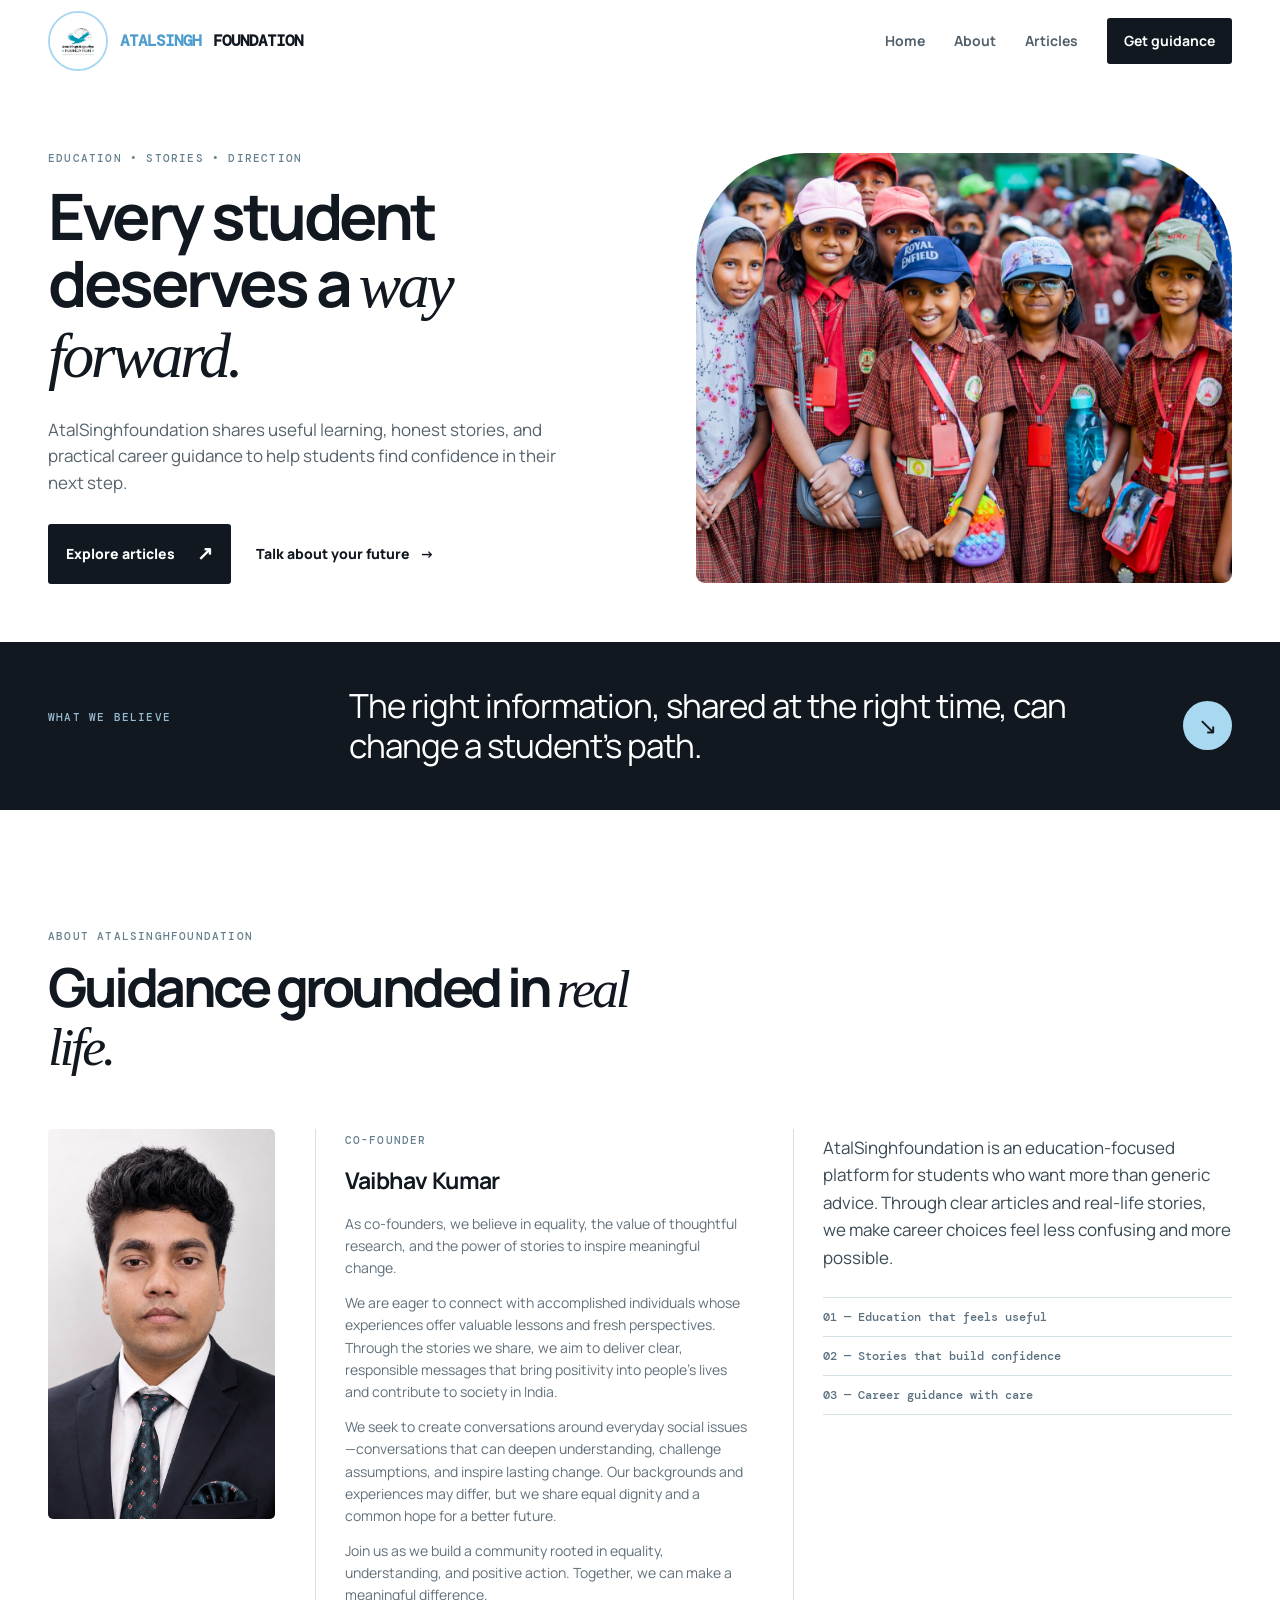
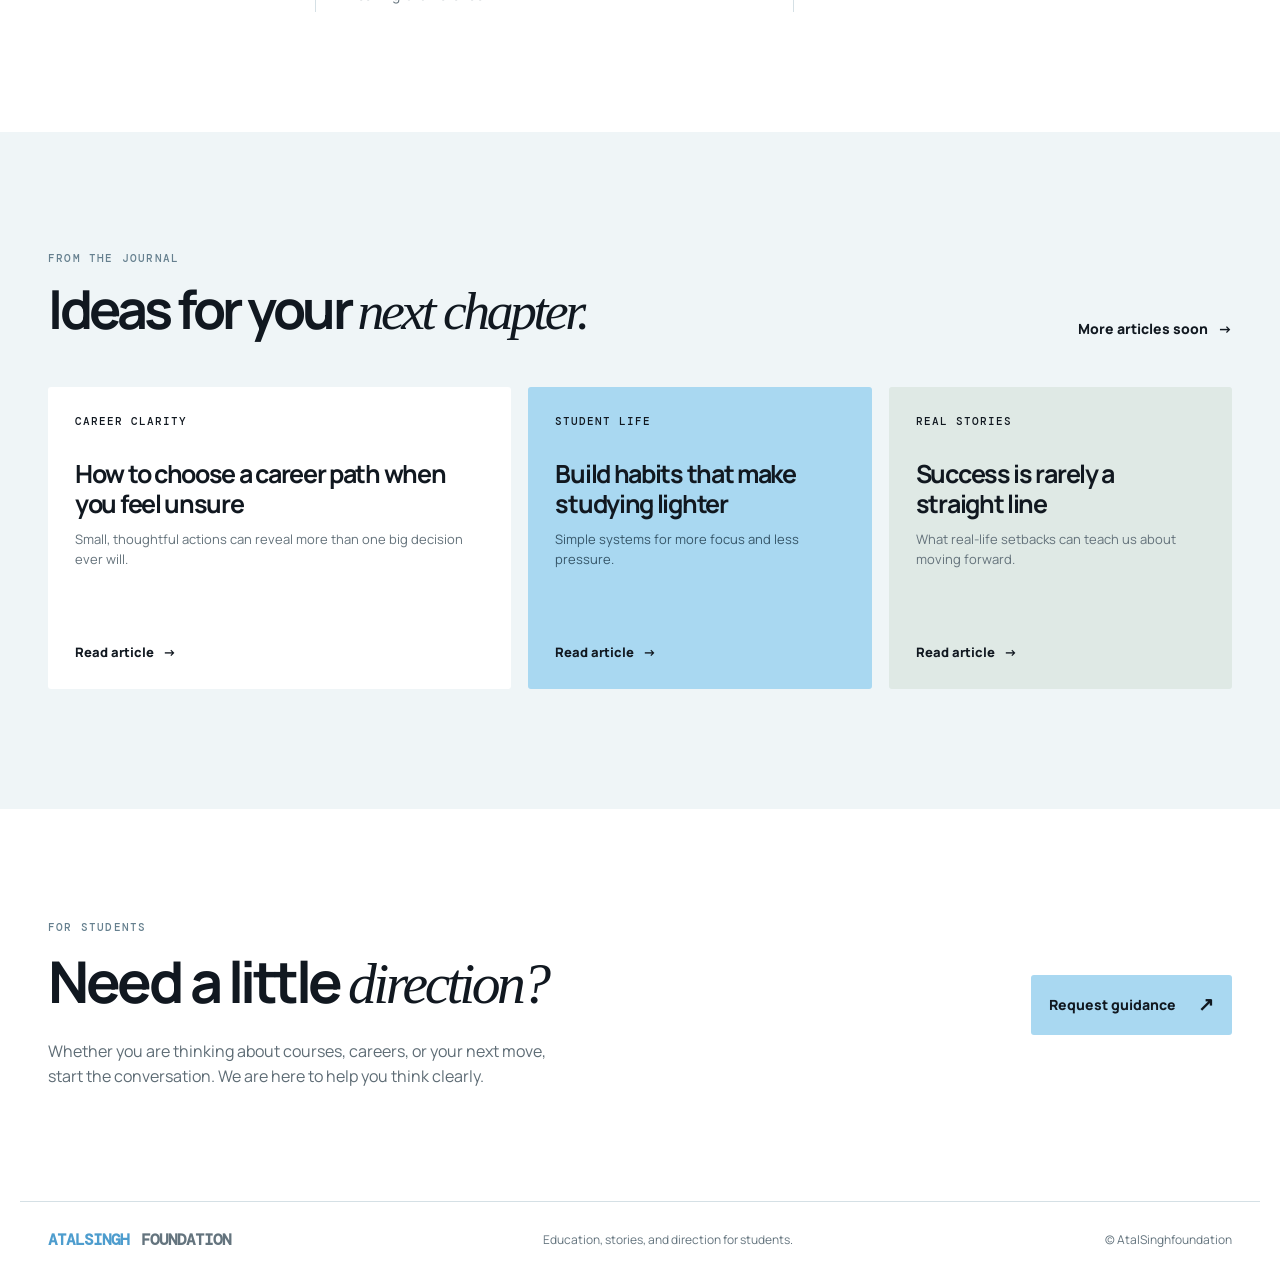
==== index.html @ 4731324b "Link navigation to About page" ====
<!doctype html>
<html lang="en">
  <head>
    <meta charset="UTF-8" />
    <meta name="viewport" content="width=device-width, initial-scale=1.0" />
    <meta name="description" content="AtalSinghfoundation shares education, career guidance, and real-life stories that help students move forward." />
    <title>AtalSinghfoundation | Learn. Grow. Move Forward.</title>
    <link rel="preconnect" href="https://fonts.googleapis.com" />
    <link rel="preconnect" href="https://fonts.gstatic.com" crossorigin />
    <link href="https://fonts.googleapis.com/css2?family=DM+Mono:wght@400;500&family=Manrope:wght@400;500;600;700;800&display=swap" rel="stylesheet" />
    <link rel="stylesheet" href="styles.css?v=balanced-20261011" />
  </head>
  <body>
    <header class="site-header">
      <a class="brand" href="#home" aria-label="AtalSinghfoundation home"><img class="brand-logo" src="foundation-logo.png" alt="Atal Singh Rajpuriya Foundation logo" /><span>ATALSINGH</span> FOUNDATION</a>
      <button class="menu-button" aria-label="Open menu" aria-expanded="false">Menu</button>
      <nav aria-label="Primary navigation">
        <a href="#home">Home</a><a href="about.html">About</a><a href="#articles">Articles</a><a class="nav-cta" href="#contact">Get guidance</a>
      </nav>
    </header>

    <main>
      <section class="hero" id="home">
        <div class="hero-copy">
          <p class="eyebrow">Education • Stories • Direction</p>
          <h1>Every student deserves a <em>way forward.</em></h1>
          <p class="hero-text">AtalSinghfoundation shares useful learning, honest stories, and practical career guidance to help students find confidence in their next step.</p>
          <div class="hero-actions"><a class="button button-dark" href="#articles">Explore articles <span>↗</span></a><a class="text-link" href="#contact">Talk about your future <span>→</span></a></div>
        </div>
        <div class="hero-art hero-photo" role="img" aria-label="School students together outdoors"><img src="[data-uri]" alt="A group of school students together outdoors" style="display:block;width:100%;height:100%;object-fit:cover" /></div>
      </section>

      <section class="mission strip">
        <p class="eyebrow">What we believe</p>
        <p class="statement">The right information, shared at the right time, can change a student’s path.</p>
        <a class="round-link" href="#about" aria-label="Read about AtalSinghfoundation">↘</a>
      </section>

      <section class="about-section" id="about">
        <div class="section-heading"><p class="eyebrow">About AtalSinghfoundation</p><h2>Guidance grounded in <em>real life.</em></h2></div>
        <div class="about-grid">
          <div class="founder-card"><img src="[data-uri]" alt="Vaibhav Kumar, founder of AtalSinghfoundation" /><div><p class="eyebrow">Co-founder</p><h3>Vaibhav Kumar</h3><p>As co-founders, we believe in equality, the value of thoughtful research, and the power of stories to inspire meaningful change.</p><p>We are eager to connect with accomplished individuals whose experiences offer valuable lessons and fresh perspectives. Through the stories we share, we aim to deliver clear, responsible messages that bring positivity into people’s lives and contribute to society in India.</p><p>We seek to create conversations around everyday social issues—conversations that can deepen understanding, challenge assumptions, and inspire lasting change. Our backgrounds and experiences may differ, but we share equal dignity and a common hope for a better future.</p><p>Join us as we build a community rooted in equality, understanding, and positive action. Together, we can make a meaningful difference.</p></div></div>
          <div class="about-copy"><p>AtalSinghfoundation is an education-focused platform for students who want more than generic advice. Through clear articles and real-life stories, we make career choices feel less confusing and more possible.</p><div class="focus-list"><span>01 — Education that feels useful</span><span>02 — Stories that build confidence</span><span>03 — Career guidance with care</span></div></div>
        </div>
      </section>

      <section class="articles-section" id="articles">
        <div class="section-heading section-heading-row"><div><p class="eyebrow">From the journal</p><h2>Ideas for your <em>next chapter.</em></h2></div><a class="text-link" href="#contact">More articles soon <span>→</span></a></div>
        <div class="article-grid">
          <article class="article-card featured"><p class="tag">Career clarity</p><h3>How to choose a career path when you feel unsure</h3><p>Small, thoughtful actions can reveal more than one big decision ever will.</p><a href="#contact">Read article <span>→</span></a></article>
          <article class="article-card blue"><p class="tag">Student life</p><h3>Build habits that make studying lighter</h3><p>Simple systems for more focus and less pressure.</p><a href="#contact">Read article <span>→</span></a></article>
          <article class="article-card light"><p class="tag">Real stories</p><h3>Success is rarely a straight line</h3><p>What real-life setbacks can teach us about moving forward.</p><a href="#contact">Read article <span>→</span></a></article>
        </div>
      </section>

      <section class="guidance" id="contact">
        <div><p class="eyebrow">For students</p><h2>Need a little <em>direction?</em></h2><p>Whether you are thinking about courses, careers, or your next move, start the conversation. We are here to help you think clearly.</p></div>
        <a class="button button-light" href="mailto:vaibhavkumar.myofficialmail@gmail.com?subject=Career%20Guidance%20Request">Request guidance <span>↗</span></a>
      </section>
    </main>
    <footer><a class="brand" href="#home"><span>ATALSINGH</span> FOUNDATION</a><p>Education, stories, and direction for students.</p><p>© <span id="year"></span> AtalSinghfoundation</p></footer>
    <script src="script.js"></script>
  </body>
</html>
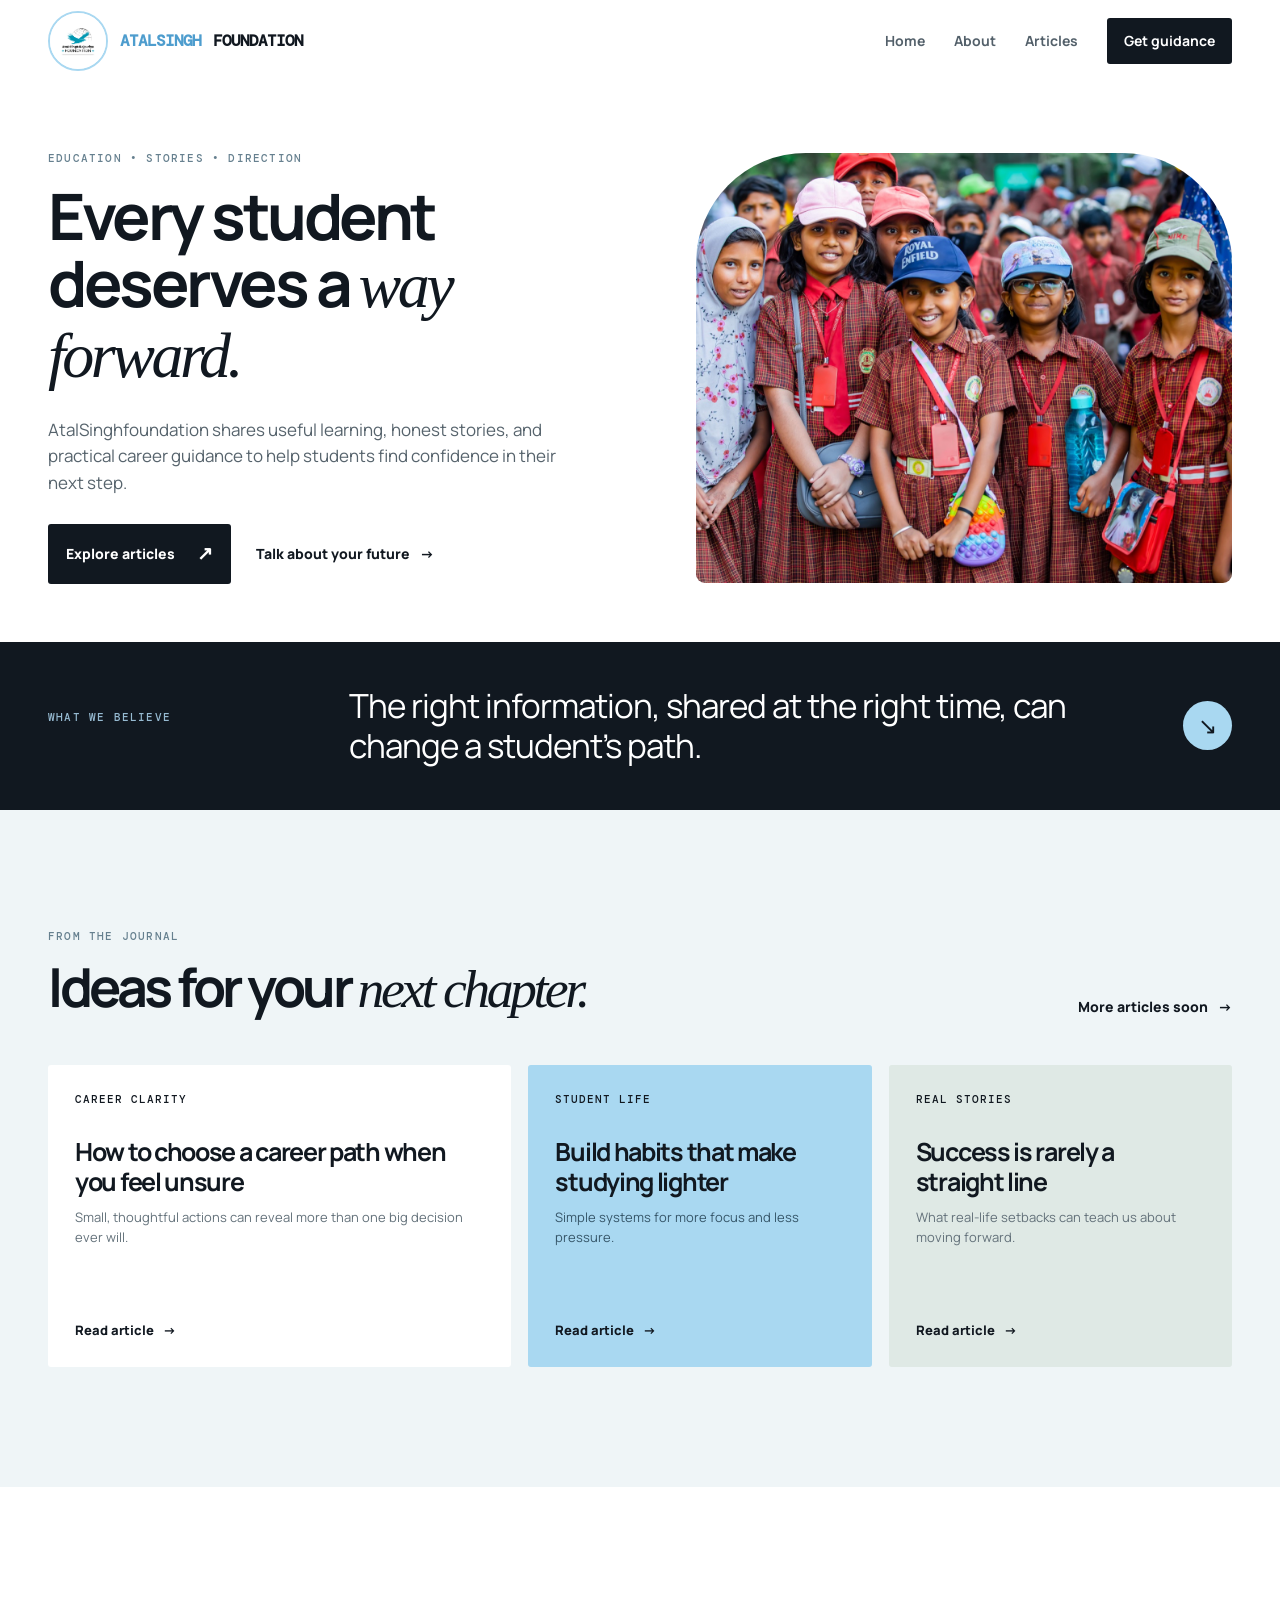
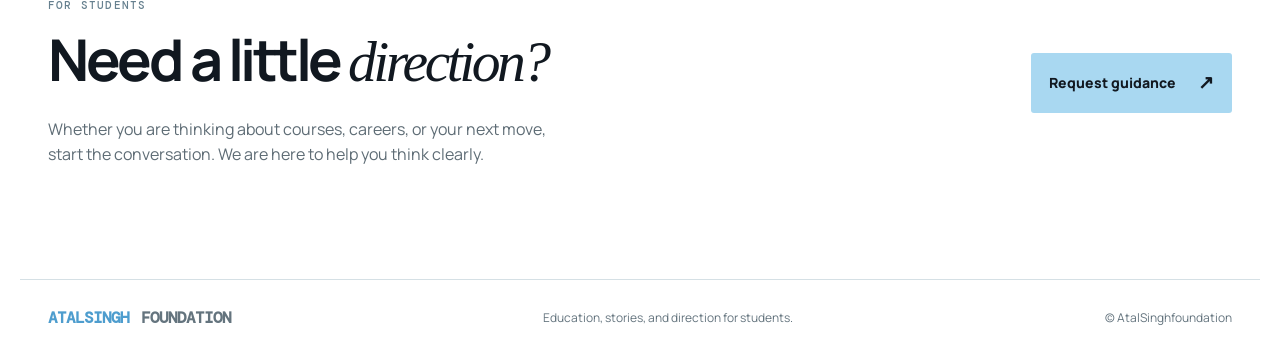
==== commit e585f070: "Move co-founder section to About page" ====
--- a/index.html
+++ b/index.html
@@ -33,15 +33,7 @@
       <section class="mission strip">
         <p class="eyebrow">What we believe</p>
         <p class="statement">The right information, shared at the right time, can change a student’s path.</p>
-        <a class="round-link" href="#about" aria-label="Read about AtalSinghfoundation">↘</a>
-      </section>
-
-      <section class="about-section" id="about">
-        <div class="section-heading"><p class="eyebrow">About AtalSinghfoundation</p><h2>Guidance grounded in <em>real life.</em></h2></div>
-        <div class="about-grid">
-          <div class="founder-card"><img src="[data-uri]" alt="Vaibhav Kumar, founder of AtalSinghfoundation" /><div><p class="eyebrow">Co-founder</p><h3>Vaibhav Kumar</h3><p>As co-founders, we believe in equality, the value of thoughtful research, and the power of stories to inspire meaningful change.</p><p>We are eager to connect with accomplished individuals whose experiences offer valuable lessons and fresh perspectives. Through the stories we share, we aim to deliver clear, responsible messages that bring positivity into people’s lives and contribute to society in India.</p><p>We seek to create conversations around everyday social issues—conversations that can deepen understanding, challenge assumptions, and inspire lasting change. Our backgrounds and experiences may differ, but we share equal dignity and a common hope for a better future.</p><p>Join us as we build a community rooted in equality, understanding, and positive action. Together, we can make a meaningful difference.</p></div></div>
-          <div class="about-copy"><p>AtalSinghfoundation is an education-focused platform for students who want more than generic advice. Through clear articles and real-life stories, we make career choices feel less confusing and more possible.</p><div class="focus-list"><span>01 — Education that feels useful</span><span>02 — Stories that build confidence</span><span>03 — Career guidance with care</span></div></div>
-        </div>
+        <a class="round-link" href="about.html" aria-label="Read about AtalSinghfoundation">↘</a>
       </section>
 
       <section class="articles-section" id="articles">
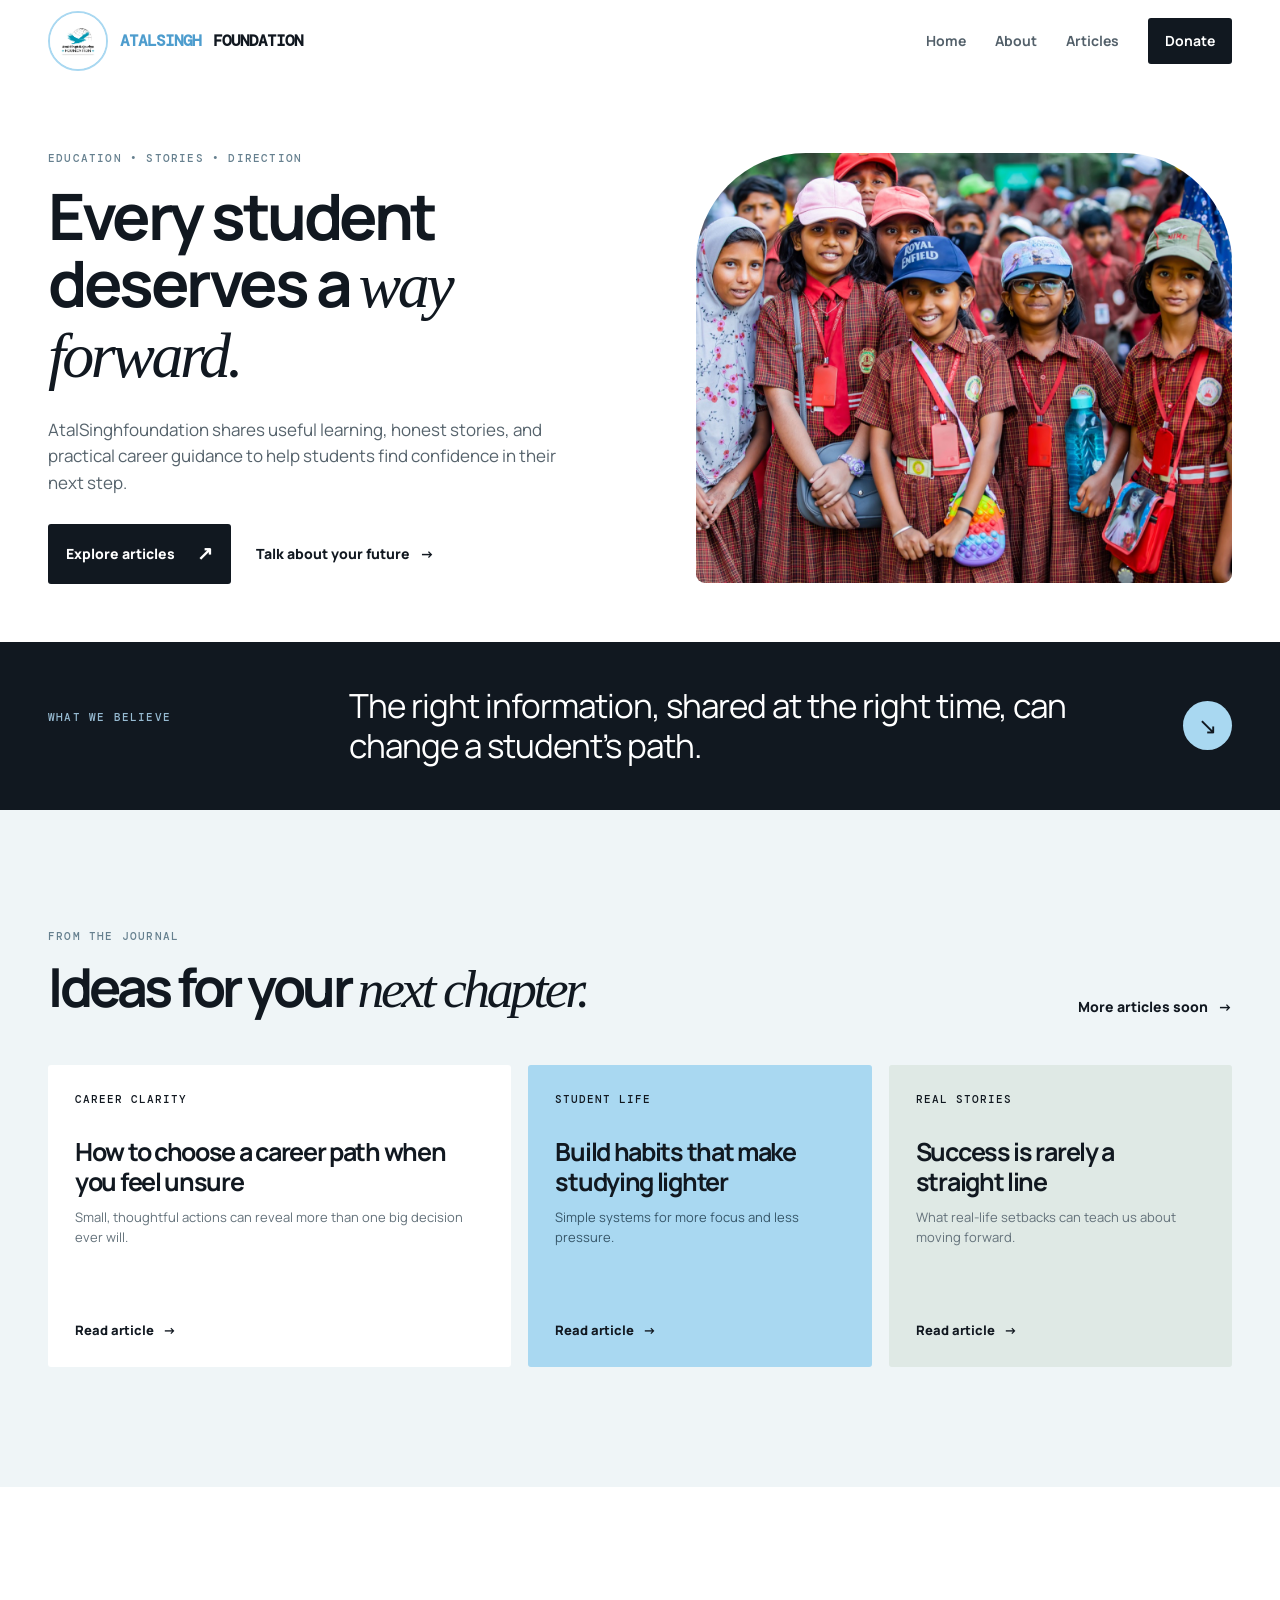
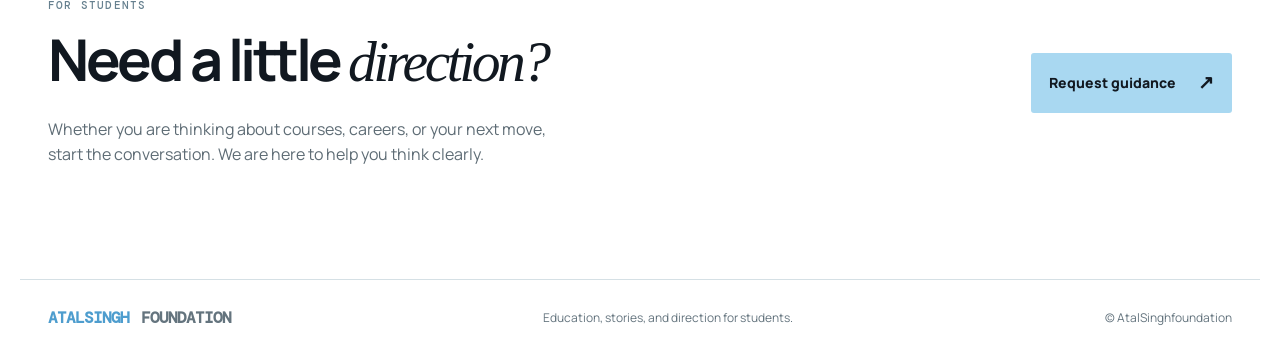
==== commit d9b01863: "Rename guidance button to Donate" ====
--- a/index.html
+++ b/index.html
@@ -15,7 +15,7 @@
       <a class="brand" href="#home" aria-label="AtalSinghfoundation home"><img class="brand-logo" src="foundation-logo.png" alt="Atal Singh Rajpuriya Foundation logo" /><span>ATALSINGH</span> FOUNDATION</a>
       <button class="menu-button" aria-label="Open menu" aria-expanded="false">Menu</button>
       <nav aria-label="Primary navigation">
-        <a href="#home">Home</a><a href="about.html">About</a><a href="#articles">Articles</a><a class="nav-cta" href="#contact">Get guidance</a>
+        <a href="#home">Home</a><a href="about.html">About</a><a href="#articles">Articles</a><a class="nav-cta" href="#contact">Donate</a>
       </nav>
     </header>
 
@@ -47,7 +47,7 @@
 
       <section class="guidance" id="contact">
         <div><p class="eyebrow">For students</p><h2>Need a little <em>direction?</em></h2><p>Whether you are thinking about courses, careers, or your next move, start the conversation. We are here to help you think clearly.</p></div>
-        <a class="button button-light" href="mailto:vaibhavkumar.myofficialmail@gmail.com?subject=Career%20Guidance%20Request">Request guidance <span>↗</span></a>
+        <a class="button button-light" href="mailto:connect@atalsinghfoundation.com?subject=Career%20Guidance%20Request">Request guidance <span>↗</span></a>
       </section>
     </main>
     <footer><a class="brand" href="#home"><span>ATALSINGH</span> FOUNDATION</a><p>Education, stories, and direction for students.</p><p>© <span id="year"></span> AtalSinghfoundation</p></footer>
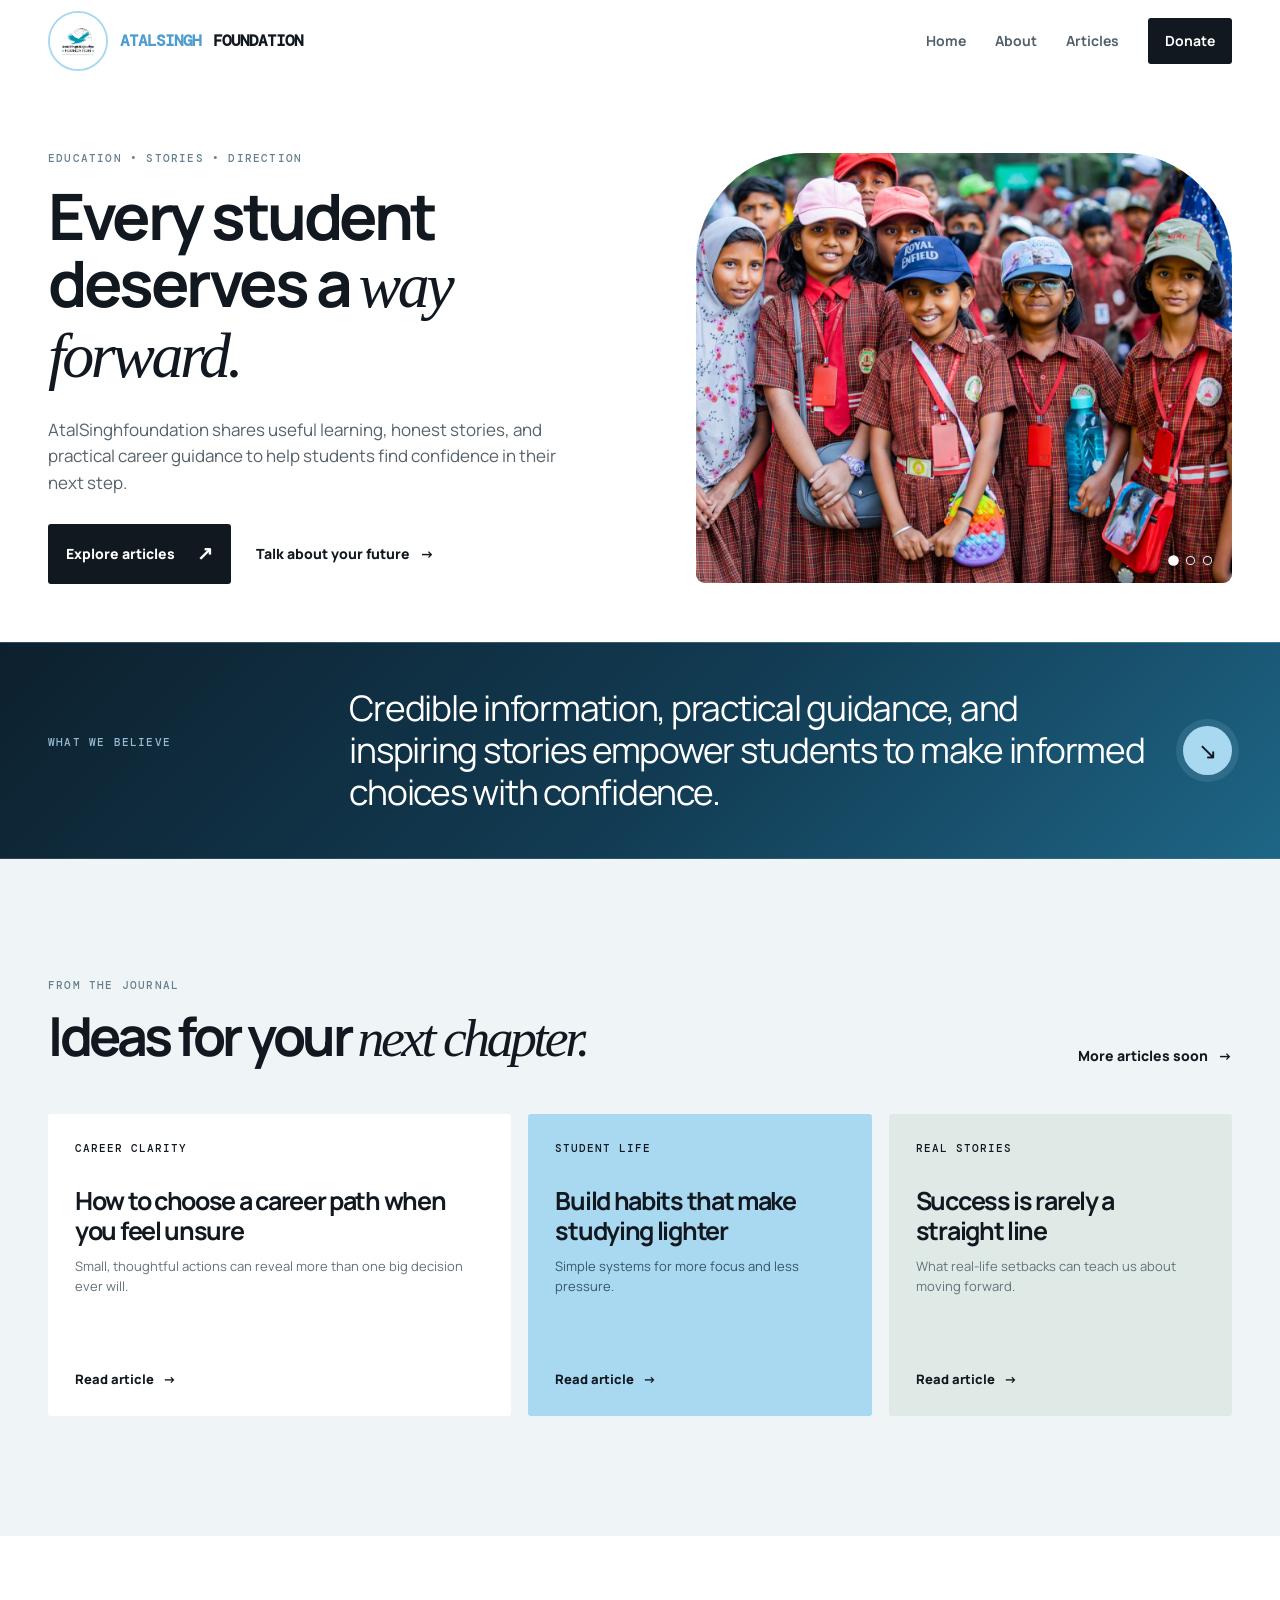
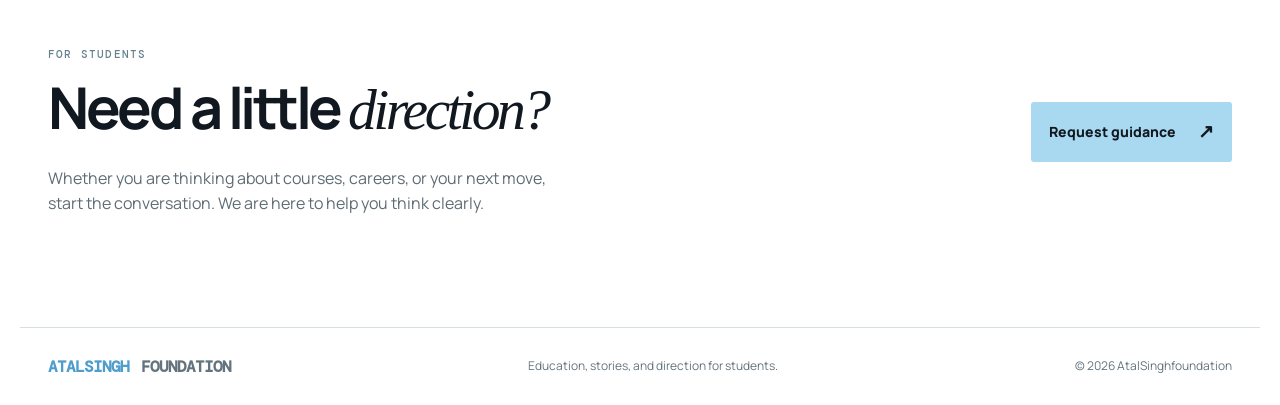
==== commit 83f014f0: "Strengthen belief statement" ====
--- a/index.html
+++ b/index.html
@@ -15,7 +15,7 @@
       <a class="brand" href="#home" aria-label="AtalSinghfoundation home"><img class="brand-logo" src="foundation-logo.png" alt="Atal Singh Rajpuriya Foundation logo" /><span>ATALSINGH</span> FOUNDATION</a>
       <button class="menu-button" aria-label="Open menu" aria-expanded="false">Menu</button>
       <nav aria-label="Primary navigation">
-        <a href="#home">Home</a><a href="about.html">About</a><a href="#articles">Articles</a><a class="nav-cta" href="#contact">Donate</a>
+        <a href="#home">Home</a><a href="about.html">About</a><a href="#articles">Articles</a><a class="nav-cta" href="upi://pay?pa=joinatalsingh@ptaxis&amp;pn=Atal%20Singh%20Foundation&amp;cu=INR">Donate</a>
       </nav>
     </header>
 
@@ -32,7 +32,7 @@
 
       <section class="mission strip">
         <p class="eyebrow">What we believe</p>
-        <p class="statement">The right information, shared at the right time, can change a student’s path.</p>
+        <p class="statement">Credible information, practical guidance, and inspiring stories empower students to make informed choices with confidence.</p>
         <a class="round-link" href="about.html" aria-label="Read about AtalSinghfoundation">↘</a>
       </section>
 
--- a/styles.css
+++ b/styles.css
@@ -25,3 +25,11 @@
   .about-copy{grid-column:1/-1;max-width:none;padding-top:32px;border-top:1px solid var(--line)}
 }
 @media(max-width:720px){.founder-card p:not(.eyebrow)+p{margin-top:12px}}
+
+
+/* Home photo slideshow */
+.hero-photo .home-slide{position:absolute;inset:0;width:100%;height:100%;object-fit:cover;opacity:0;transition:opacity .8s ease}.hero-photo .home-slide.is-active{opacity:1}.slideshow-dots{position:absolute;z-index:2;right:20px;bottom:18px;display:flex;gap:8px}.slideshow-dot{width:9px;height:9px;padding:0;border:1px solid rgba(255,255,255,.95);border-radius:50%;background:rgba(17,24,32,.35);cursor:pointer}.slideshow-dot.is-active{background:#fff;transform:scale(1.18)}@media(prefers-reduced-motion:reduce){.hero-photo .home-slide{transition:none}}
+
+
+/* Professional belief section */
+.mission.strip{background:linear-gradient(135deg,#0d202d 0%,#123c54 54%,#1e6686 100%);border-top:1px solid rgba(169,216,241,.22);border-bottom:1px solid rgba(169,216,241,.18)}.mission.strip .statement{max-width:840px;font-size:clamp(23px,2.75vw,38px);letter-spacing:-1.25px}.mission.strip .round-link{box-shadow:0 0 0 7px rgba(169,216,241,.12)}
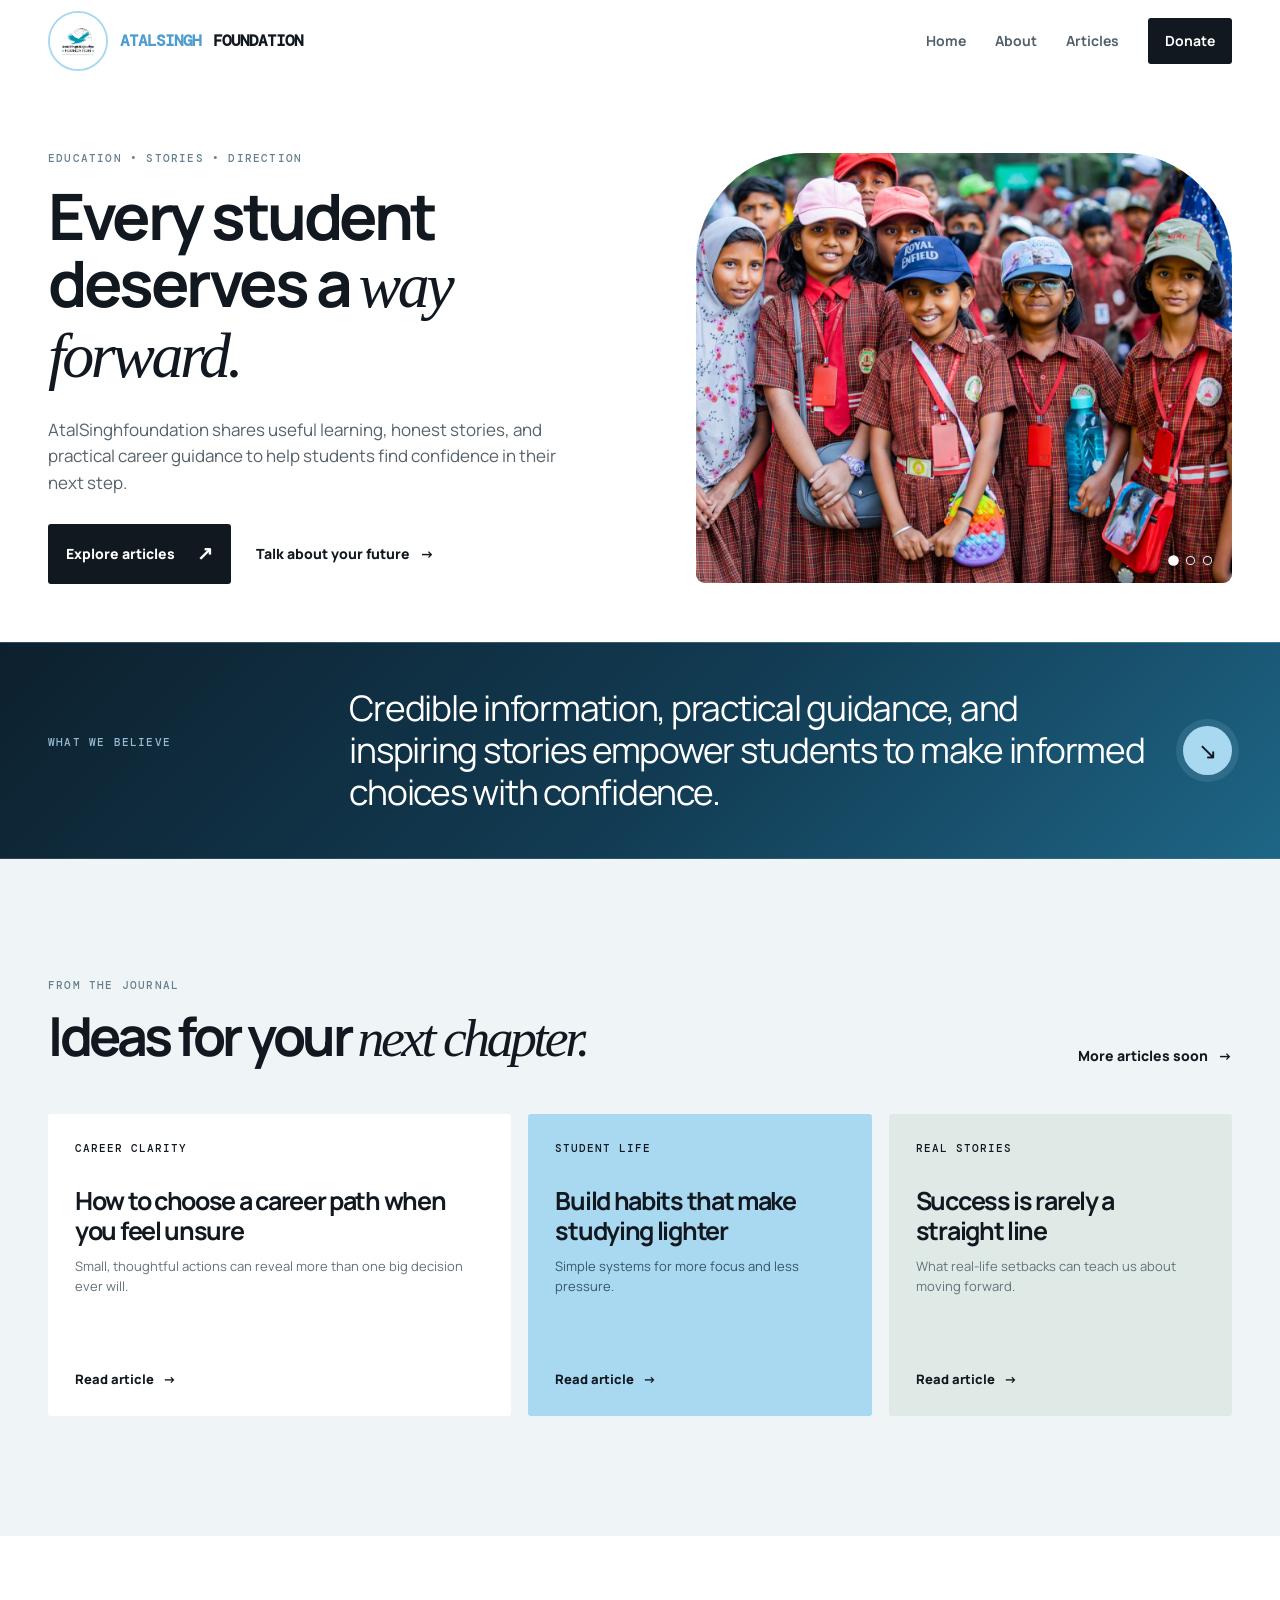
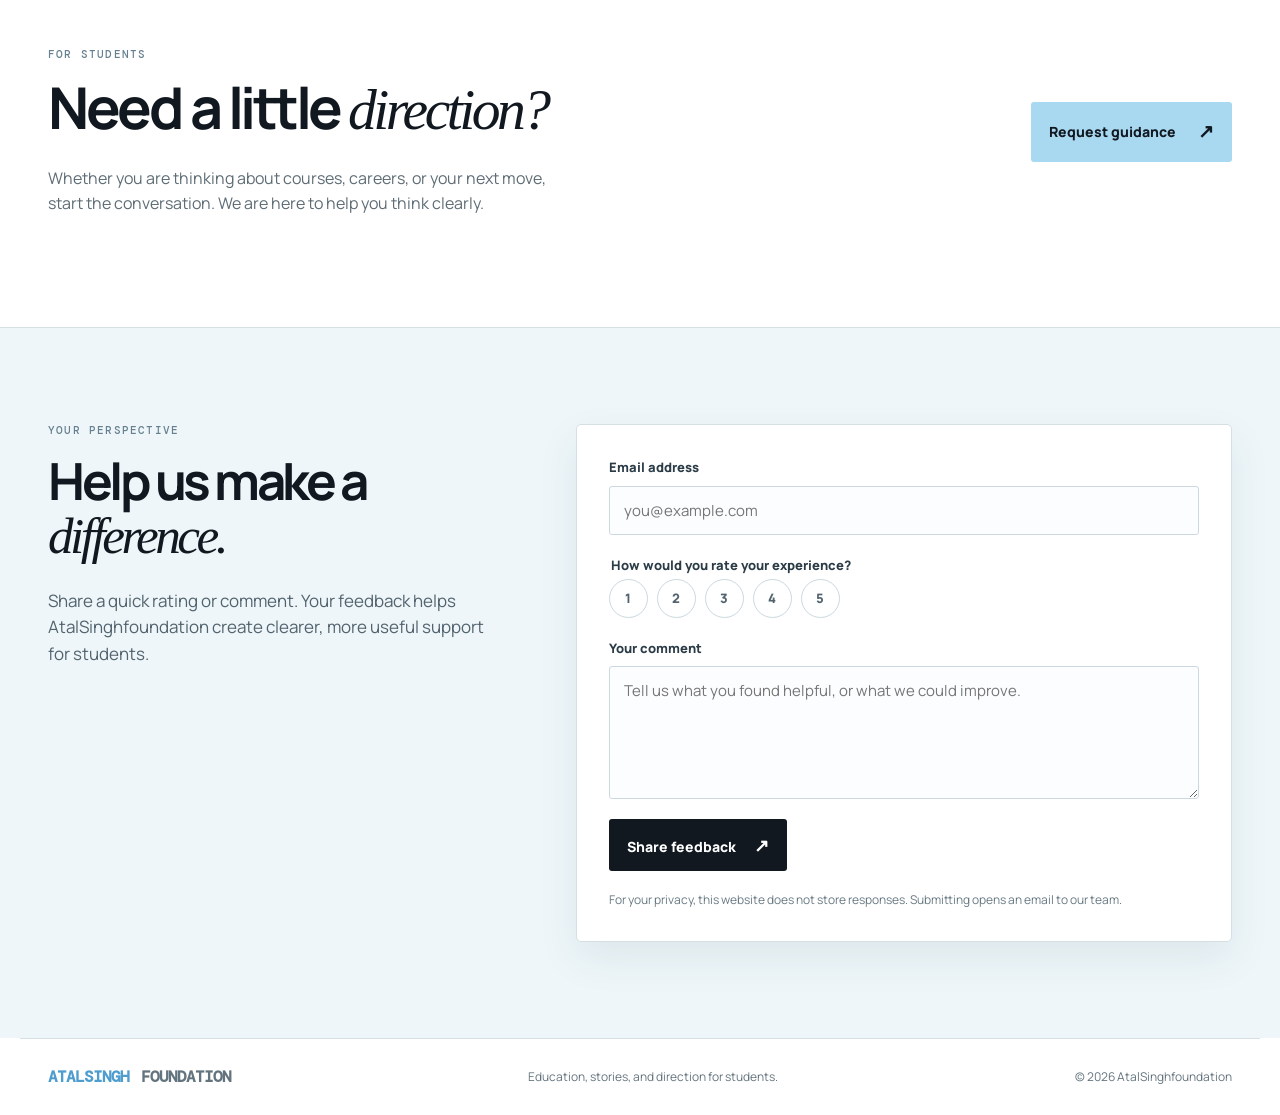
==== commit 9cf20110: "Refresh feedback form" ====
--- a/index.html
+++ b/index.html
@@ -51,6 +51,6 @@
       </section>
     </main>
     <footer><a class="brand" href="#home"><span>ATALSINGH</span> FOUNDATION</a><p>Education, stories, and direction for students.</p><p>© <span id="year"></span> AtalSinghfoundation</p></footer>
-    <script src="script.js"></script>
+    <script src="script.js?v=feedback-20261011"></script>
   </body>
 </html>
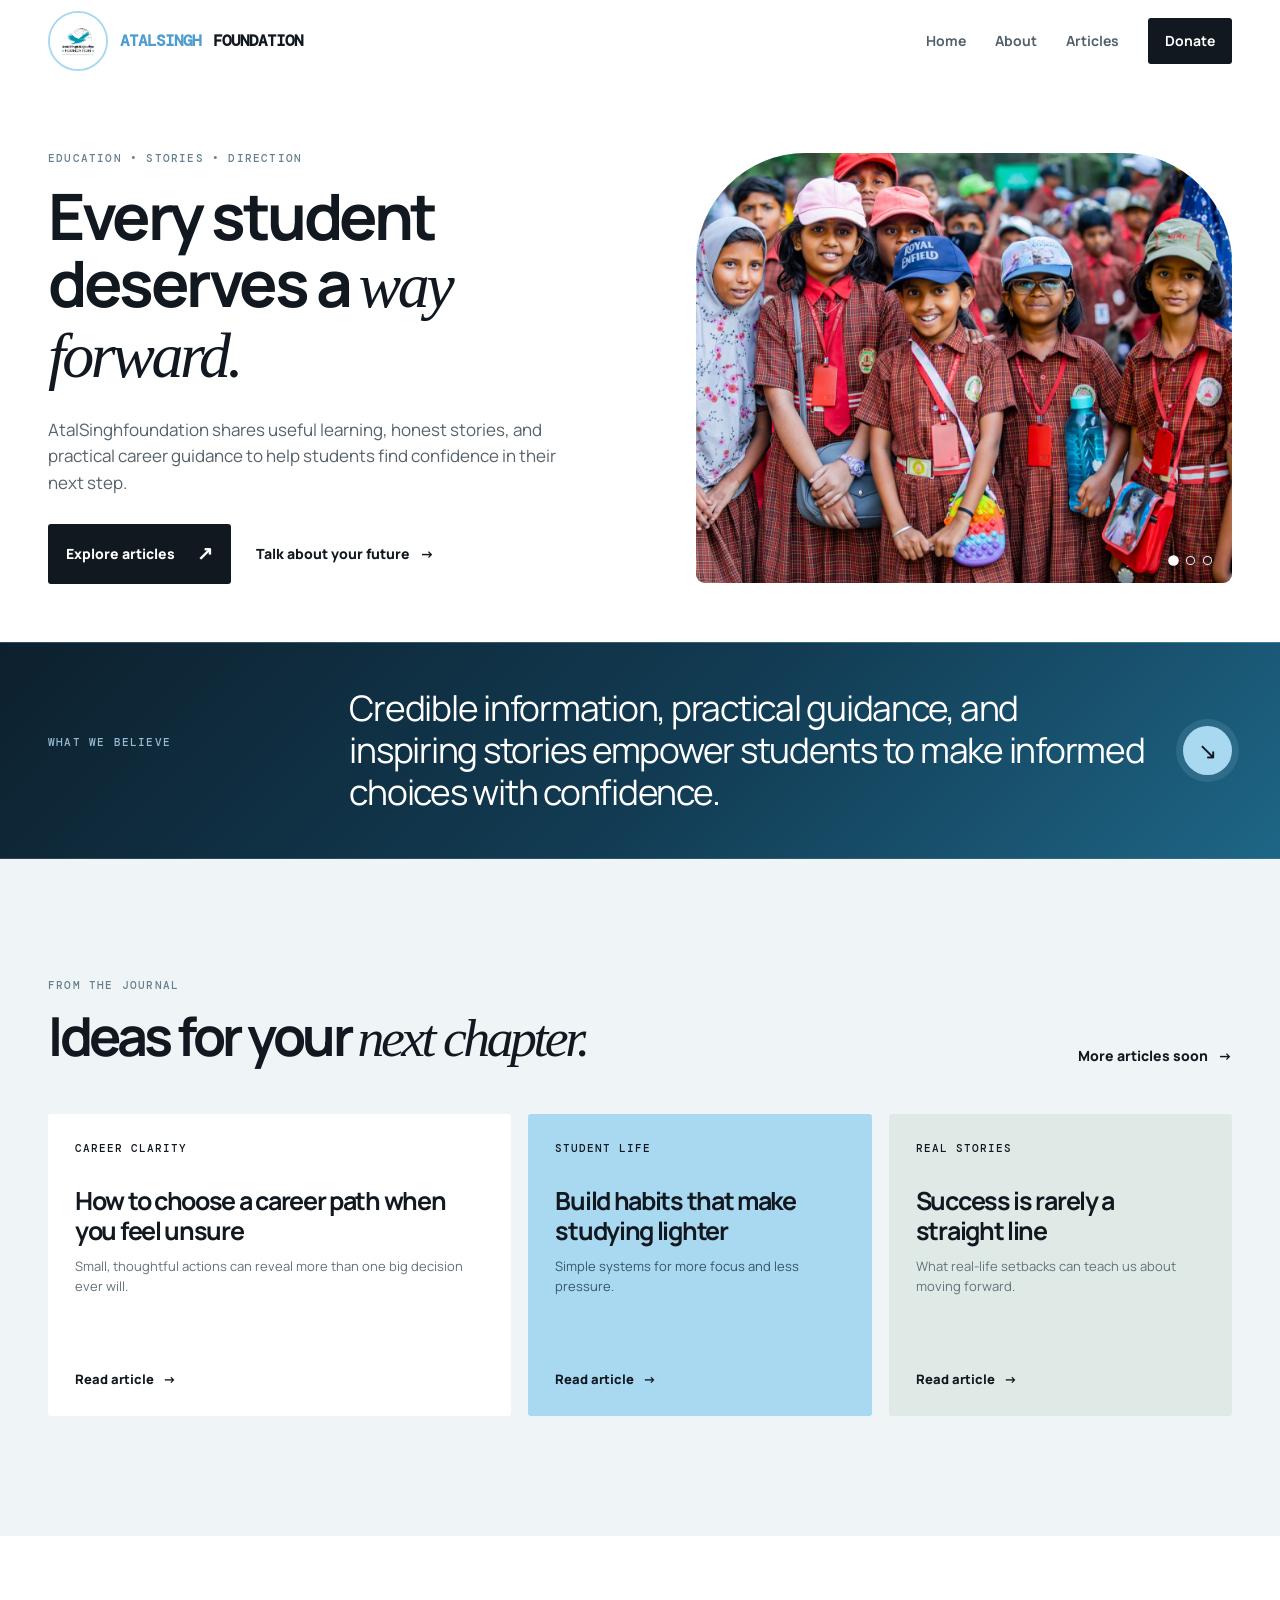
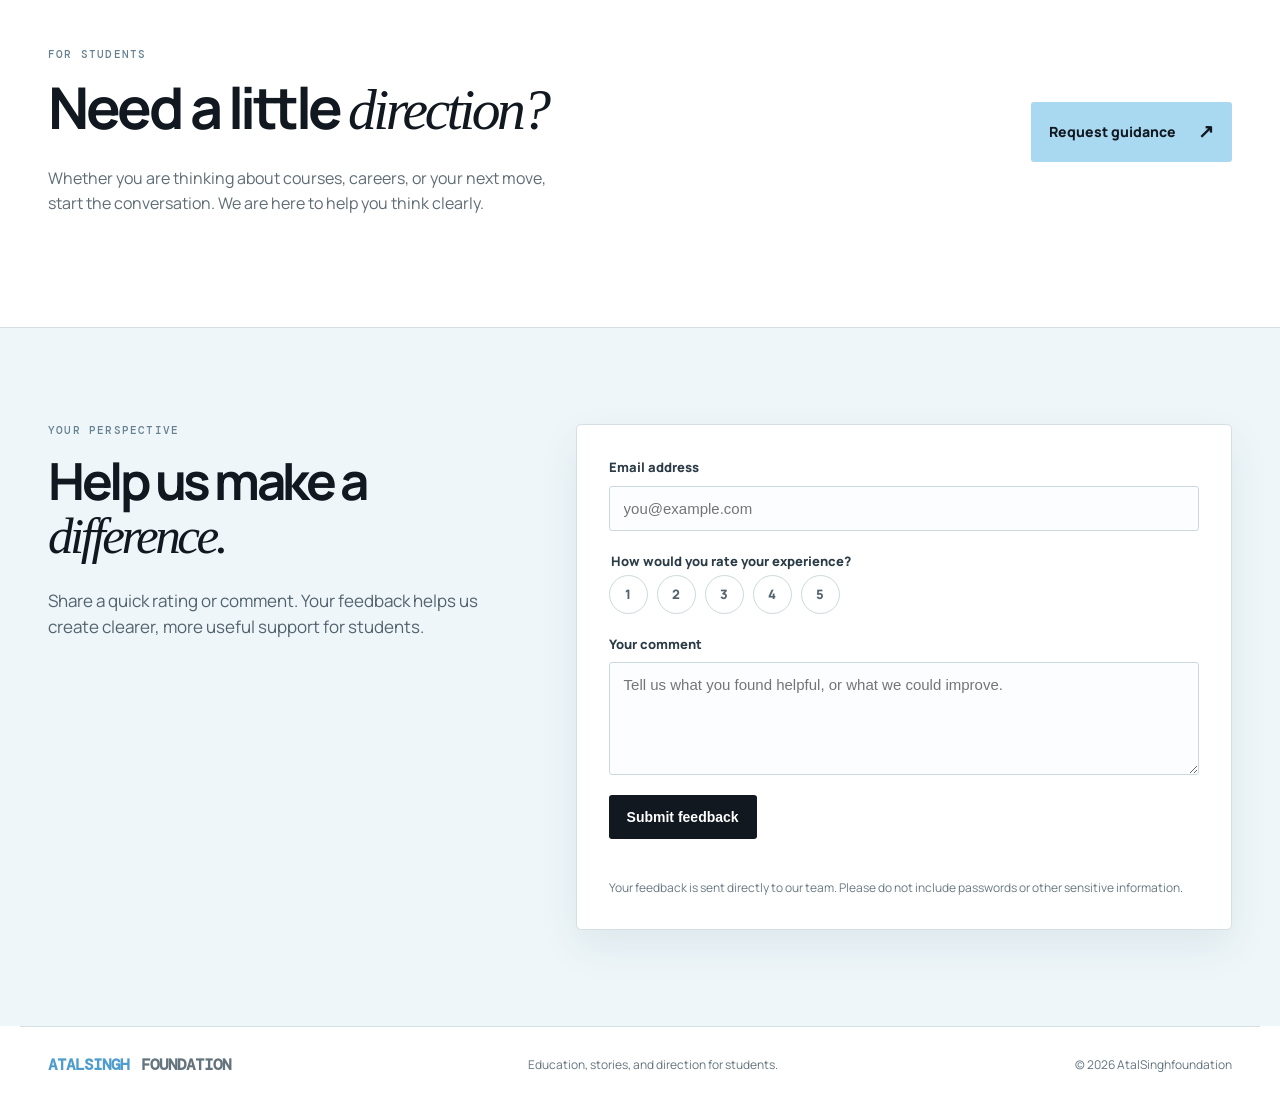
==== commit 3c095aa6: "Refresh feedback form" ====
--- a/index.html
+++ b/index.html
@@ -51,6 +51,6 @@
       </section>
     </main>
     <footer><a class="brand" href="#home"><span>ATALSINGH</span> FOUNDATION</a><p>Education, stories, and direction for students.</p><p>© <span id="year"></span> AtalSinghfoundation</p></footer>
-    <script src="script.js?v=feedback-20261011"></script>
+    <script src="script.js?v=feedback-auto-20261011"></script>
   </body>
 </html>
